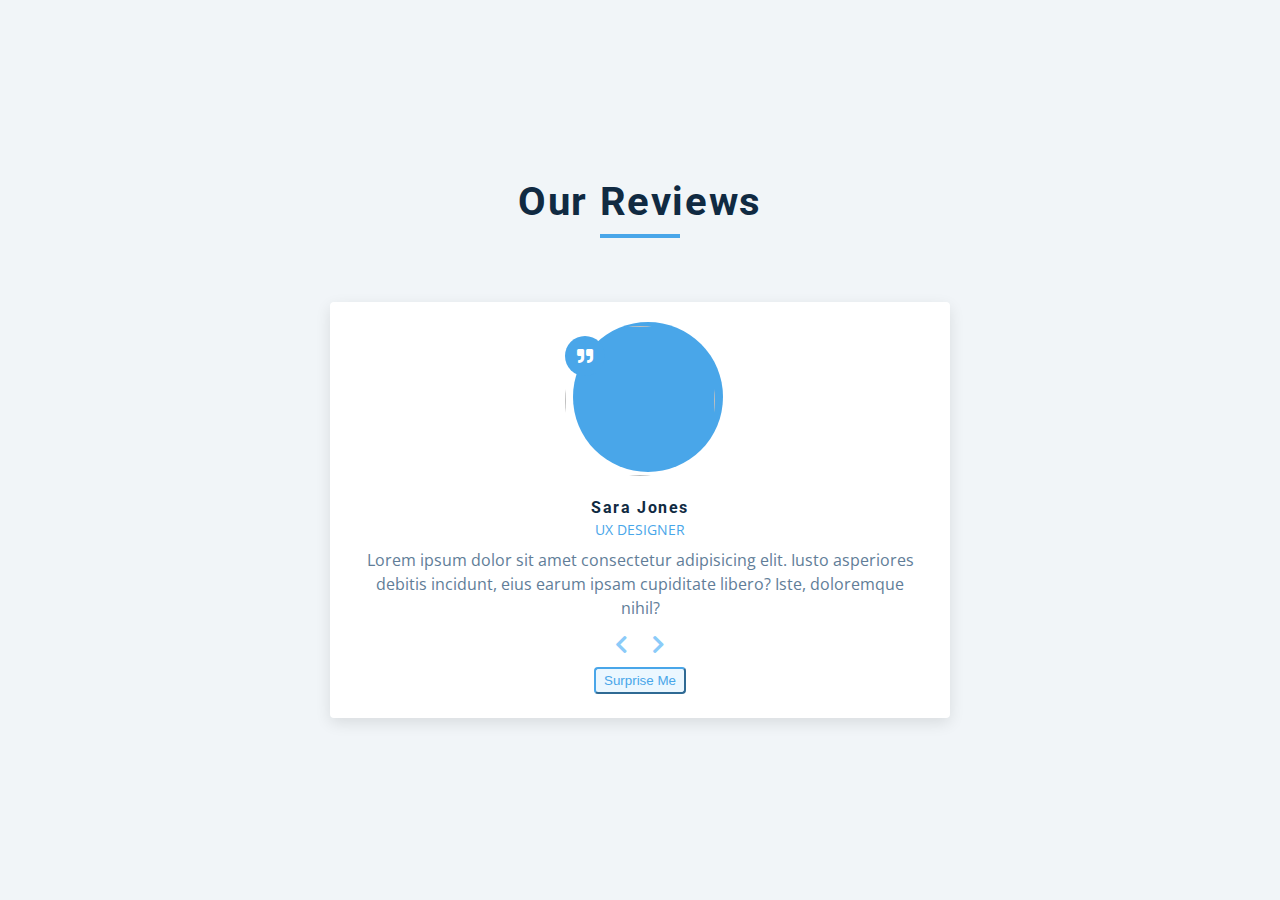
==== Reviews/index.html @ 4a44fdf0 "Create index.html" ====
<!DOCTYPE html>
<html lang="en">
  <head>
    <meta charset="UTF-8" />
    <meta name="viewport" content="width=device-width, initial-scale=1.0" />
    <title>Starter</title>
    <!-- font-awesome -->
    <link
      rel="stylesheet"
      href="https://cdnjs.cloudflare.com/ajax/libs/font-awesome/5.14.0/css/all.min.css"
    />

    <!-- styles -->
    <link rel="stylesheet" href="styles.css" />
  </head>
  <body>
    <main>
      <section class="container">
        <!-- title -->
        <div class="title">
          <h2>our reviews</h2>
          <div class="underline"></div>
        </div>
        <!-- review -->
        <article class="review">
          <div class="img-container">
            <img src="person-1.jpeg" id="person-img" alt="" />
          </div>
          <h4 id="author">sara jones</h4>
          <p id="job">ux designer</p>
          <p id="info">
            Lorem ipsum dolor sit amet consectetur adipisicing elit. Iusto
            asperiores debitis incidunt, eius earum ipsam cupiditate libero?
            Iste, doloremque nihil?
          </p>
          <!-- prev next buttons-->
          <div class="button-container">
            <button class="prev-btn">
              <i class="fas fa-chevron-left"></i>
            </button>
            <button class="next-btn">
              <i class="fas fa-chevron-right"></i>
            </button>
          </div>
          <!-- random button -->
          <button class="random-btn">surprise me</button>
        </article>
      </section>
    </main>
    <!-- javascript -->
    <script src="app.js"></script>
  </body>
</html>
---- Reviews/styles.css ----
/*
=============== 
Fonts
===============
*/
@import url("https://fonts.googleapis.com/css?family=Open+Sans|Roboto:400,700&display=swap");

/*
=============== 
Variables
===============
*/

:root {
  /* dark shades of primary color*/
  --clr-primary-1: hsl(205, 86%, 17%);
  --clr-primary-2: hsl(205, 77%, 27%);
  --clr-primary-3: hsl(205, 72%, 37%);
  --clr-primary-4: hsl(205, 63%, 48%);
  /* primary/main color */
  --clr-primary-5: hsl(205, 78%, 60%);
  /* lighter shades of primary color */
  --clr-primary-6: hsl(205, 89%, 70%);
  --clr-primary-7: hsl(205, 90%, 76%);
  --clr-primary-8: hsl(205, 86%, 81%);
  --clr-primary-9: hsl(205, 90%, 88%);
  --clr-primary-10: hsl(205, 100%, 96%);
  /* darkest grey - used for headings */
  --clr-grey-1: hsl(209, 61%, 16%);
  --clr-grey-2: hsl(211, 39%, 23%);
  --clr-grey-3: hsl(209, 34%, 30%);
  --clr-grey-4: hsl(209, 28%, 39%);
  /* grey used for paragraphs */
  --clr-grey-5: hsl(210, 22%, 49%);
  --clr-grey-6: hsl(209, 23%, 60%);
  --clr-grey-7: hsl(211, 27%, 70%);
  --clr-grey-8: hsl(210, 31%, 80%);
  --clr-grey-9: hsl(212, 33%, 89%);
  --clr-grey-10: hsl(210, 36%, 96%);
  --clr-white: #fff;
  --clr-red-dark: hsl(360, 67%, 44%);
  --clr-red-light: hsl(360, 71%, 66%);
  --clr-green-dark: hsl(125, 67%, 44%);
  --clr-green-light: hsl(125, 71%, 66%);
  --clr-black: #222;
  --ff-primary: "Roboto", sans-serif;
  --ff-secondary: "Open Sans", sans-serif;
  --transition: all 0.3s linear;
  --spacing: 0.1rem;
  --radius: 0.25rem;
  --light-shadow: 0 5px 15px rgba(0, 0, 0, 0.1);
  --dark-shadow: 0 5px 15px rgba(0, 0, 0, 0.2);
  --max-width: 1170px;
  --fixed-width: 620px;
}
/*
=============== 
Global Styles
===============
*/

*,
::after,
::before {
  margin: 0;
  padding: 0;
  box-sizing: border-box;
}
body {
  font-family: var(--ff-secondary);
  background: var(--clr-grey-10);
  color: var(--clr-grey-1);
  line-height: 1.5;
  font-size: 0.875rem;
}
ul {
  list-style-type: none;
}
a {
  text-decoration: none;
}
h1,
h2,
h3,
h4 {
  letter-spacing: var(--spacing);
  text-transform: capitalize;
  line-height: 1.25;
  margin-bottom: 0.75rem;
  font-family: var(--ff-primary);
}
h1 {
  font-size: 3rem;
}
h2 {
  font-size: 2rem;
}
h3 {
  font-size: 1.25rem;
}
h4 {
  font-size: 0.875rem;
}
p {
  margin-bottom: 1.25rem;
  color: var(--clr-grey-5);
}
@media screen and (min-width: 800px) {
  h1 {
    font-size: 4rem;
  }
  h2 {
    font-size: 2.5rem;
  }
  h3 {
    font-size: 1.75rem;
  }
  h4 {
    font-size: 1rem;
  }
  body {
    font-size: 1rem;
  }
  h1,
  h2,
  h3,
  h4 {
    line-height: 1;
  }
}
/*  global classes */

/* section */
.section {
  padding: 5rem 0;
}

.section-center {
  width: 90vw;
  margin: 0 auto;
  max-width: 1170px;
}
@media screen and (min-width: 992px) {
  .section-center {
    width: 95vw;
  }
}
main {
  min-height: 100vh;
  display: grid;
  place-items: center;
}

/*
=============== 
Reviews
===============
*/
main {
  min-height: 100vh;
  display: grid;
  place-items: center;
}
.title {
  text-align: center;
  margin-bottom: 4rem;
}
.underline {
  height: 0.25rem;
  width: 5rem;
  background: var(--clr-primary-5);
  margin-left: auto;
  margin-right: auto;
}
.container {
  width: 80vw;
  max-width: var(--fixed-width);
}
.review {
  background: var(--clr-white);
  padding: 1.5rem 2rem;
  border-radius: var(--radius);
  box-shadow: var(--light-shadow);
  transition: var(--transition);
  text-align: center;
}
.review:hover {
  box-shadow: var(--dark-shadow);
}
.img-container {
  position: relative;
  width: 150px;
  height: 150px;
  border-radius: 50%;
  margin: 0 auto;
  margin-bottom: 1.5rem;
}
#person-img {
  width: 100%;
  display: block;
  height: 100%;
  object-fit: cover;
  border-radius: 50%;
  position: relative;
}
.img-container::after {
  font-family: "Font Awesome 5 Free";
  font-weight: 900;
  content: "\f10e";
  position: absolute;
  top: 0;
  left: 0;
  width: 2.5rem;
  height: 2.5rem;
  display: grid;
  place-items: center;
  border-radius: 50%;
  transform: translateY(25%);
  background: var(--clr-primary-5);
  color: var(--clr-white);
}
.img-container::before {
  content: "";
  width: 100%;
  height: 100%;
  background: var(--clr-primary-5);
  position: absolute;
  top: -0.25rem;
  right: -0.5rem;
  border-radius: 50%;
}
#author {
  margin-bottom: 0.25rem;
}
#job {
  margin-bottom: 0.5rem;
  text-transform: uppercase;
  color: var(--clr-primary-5);
  font-size: 0.85rem;
}
#info {
  margin-bottom: 0.75rem;
}
.prev-btn,
.next-btn {
  color: var(--clr-primary-7);
  font-size: 1.25rem;
  background: transparent;
  border-color: transparent;
  margin: 0 0.5rem;
  transition: var(--transition);
  cursor: pointer;
}
.prev-btn:hover,
.next-btn:hover {
  color: var(--clr-primary-5);
}
.random-btn {
  margin-top: 0.5rem;
  background: var(--clr-primary-10);
  color: var(--clr-primary-5);
  padding: 0.25rem 0.5rem;
  text-transform: capitalize;
  border-radius: var(--radius);
  transition: var(--transition);
  border-color: var(--clr-primary-5);
  cursor: pointer;
}
.random-btn:hover {
  background: var(--clr-primary-5);
  color: var(--clr-primary-1);
}
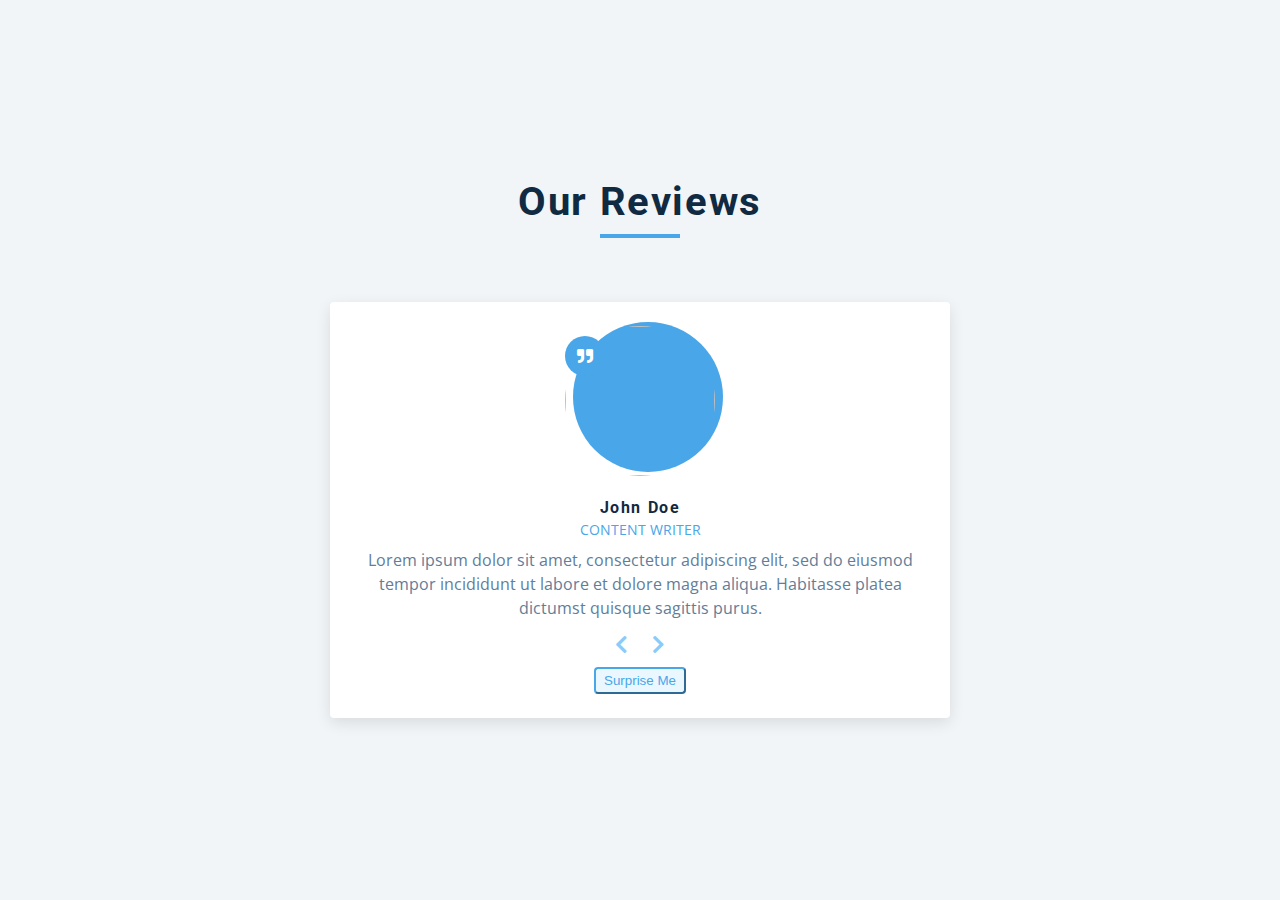
==== commit e88bd069: "prepped HTML for dynamic load" ====
--- a/Reviews/index.html
+++ b/Reviews/index.html
@@ -24,14 +24,12 @@
         <!-- review -->
         <article class="review">
           <div class="img-container">
-            <img src="person-1.jpeg" id="person-img" alt="" />
+            <img src="" id="person-img" alt="" />
           </div>
-          <h4 id="author">sara jones</h4>
-          <p id="job">ux designer</p>
+          <h4 id="author"></h4>
+          <p id="job"></p>
           <p id="info">
-            Lorem ipsum dolor sit amet consectetur adipisicing elit. Iusto
-            asperiores debitis incidunt, eius earum ipsam cupiditate libero?
-            Iste, doloremque nihil?
+            
           </p>
           <!-- prev next buttons-->
           <div class="button-container">
